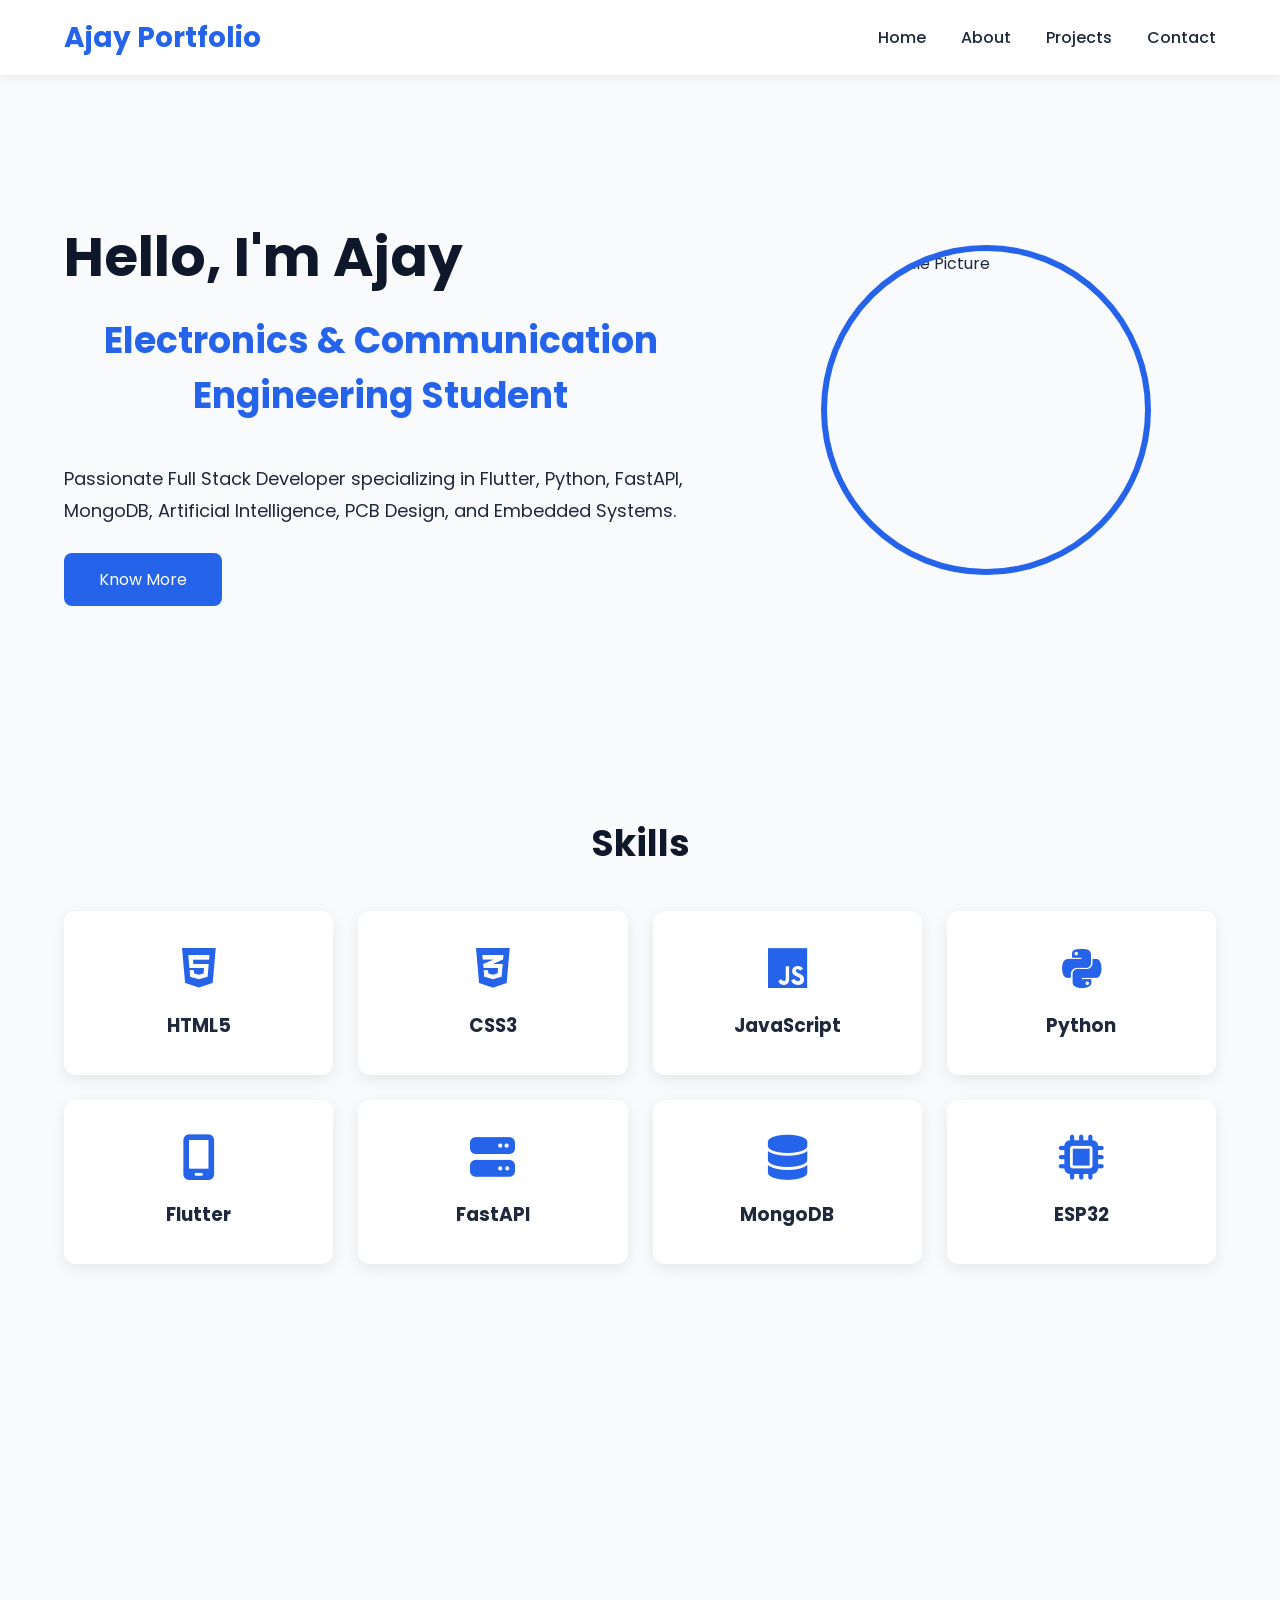
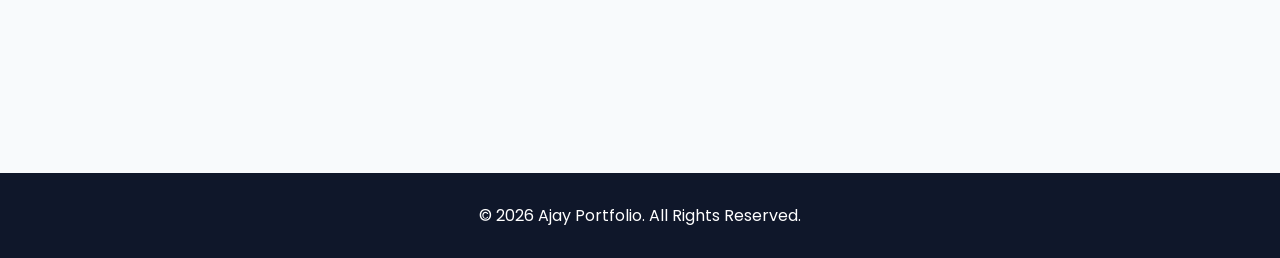
==== index.html @ b9f28a05 "Add files via upload initial portfolio" ====
<!DOCTYPE html>
<html lang="en">

<head>

    <meta charset="UTF-8">

    <meta name="viewport" content="width=device-width, initial-scale=1.0">

    <meta name="description"
        content="Ajay Portfolio Website - Electronics & Communication Engineer, Flutter Developer, Python Developer">

    <meta name="keywords"
        content="Ajay, Portfolio, Flutter, Python, FastAPI, MongoDB, Web Developer">

    <meta name="author" content="Ajay">

    <title>Ajay | Portfolio</title>

    <link rel="stylesheet" href="css/style.css">

    <link rel="stylesheet" href="css/responsive.css">

    <link rel="preconnect" href="https://fonts.googleapis.com">

    <link rel="preconnect" href="https://fonts.gstatic.com" crossorigin>

    <link href="https://fonts.googleapis.com/css2?family=Poppins:wght@300;400;500;600;700&display=swap"
        rel="stylesheet">

    <link rel="stylesheet"
        href="https://cdnjs.cloudflare.com/ajax/libs/font-awesome/6.7.0/css/all.min.css">

</head>

<body>

<header>

<nav aria-label="Main Navigation">

<div class="logo">

Ajay Portfolio

</div>

<ul>

<li><a href="index.html">Home</a></li>

<li><a href="about.html">About</a></li>

<li><a href="projects.html">Projects</a></li>

<li><a href="contact.html">Contact</a></li>

</ul>

</nav>

</header>

<main>

<section class="hero">

<div class="hero-left">

<h1>Hello, I'm Ajay</h1>

<h2>Electronics & Communication Engineering Student</h2>

<p>

Passionate Full Stack Developer specializing in Flutter, Python,
FastAPI, MongoDB, Artificial Intelligence, PCB Design, and Embedded
Systems.

</p>

<a href="about.html" class="btn">Know More</a>

</div>

<div class="hero-right">

<img src="images/profile.jpg"
alt="Ajay Profile Picture">

</div>

</section>

<section>

<h2>Skills</h2>

<div class="skills">

<article>

<i class="fa-brands fa-html5"></i>

<h3>HTML5</h3>

</article>

<article>

<i class="fa-brands fa-css3-alt"></i>

<h3>CSS3</h3>

</article>

<article>

<i class="fa-brands fa-js"></i>

<h3>JavaScript</h3>

</article>

<article>

<i class="fa-brands fa-python"></i>

<h3>Python</h3>

</article>

<article>

<i class="fa-solid fa-mobile-screen"></i>

<h3>Flutter</h3>

</article>

<article>

<i class="fa-solid fa-server"></i>

<h3>FastAPI</h3>

</article>

<article>

<i class="fa-solid fa-database"></i>

<h3>MongoDB</h3>

</article>

<article>

<i class="fa-solid fa-microchip"></i>

<h3>ESP32</h3>

</article>

</div>

</section>

<section>

<h2>Featured Projects</h2>

<div class="projects">

<article>

<h3>Rental House Finder</h3>

<p>

Rental platform for villages, towns and cities.

</p>

</article>

<article>

<h3>Jarvis AI</h3>

<p>

Voice Assistant powered by Artificial Intelligence.

</p>

</article>

<article>

<h3>Smart Glove</h3>

<p>

ESP32 based IoT Smart Glove.

</p>

</article>

</div>

</section>

</main>

<footer>

<p>

© 2026 Ajay Portfolio. All Rights Reserved.

</p>

</footer>

<script src="js/script.js"></script>

</body>

</html>
---- css/style.css ----
/* Google Font */

*{
    margin:0;
    padding:0;
    box-sizing:border-box;
    scroll-behavior:smooth;
}

body{
    font-family:'Poppins',sans-serif;
    background:#f8fafc;
    color:#1e293b;
}

/* Header */

header{
    position:sticky;
    top:0;
    width:100%;
    background:#ffffff;
    box-shadow:0 2px 10px rgba(0,0,0,.08);
    z-index:1000;
}

nav{
    width:90%;
    margin:auto;
    height:75px;

    display:flex;
    justify-content:space-between;
    align-items:center;
}

.logo{
    font-size:28px;
    font-weight:700;
    color:#2563eb;
}

nav ul{
    display:flex;
    list-style:none;
    gap:35px;
}

nav ul li a{
    text-decoration:none;
    color:#1e293b;
    font-weight:500;
    transition:.3s;
}

nav ul li a:hover{
    color:#2563eb;
}

/* Hero */

.hero{

    width:90%;
    margin:70px auto;

    display:flex;
    justify-content:space-between;
    align-items:center;
}

.hero-left{
    width:55%;
}

.hero-left h1{

    font-size:55px;
    color:#0f172a;
}

.hero-left h2{

    margin-top:15px;
    color:#2563eb;
}

.hero-left p{

    margin:25px 0;
    line-height:1.8;
    font-size:18px;
}

.btn{

    display:inline-block;
    padding:14px 35px;
    background:#2563eb;
    color:white;
    text-decoration:none;
    border-radius:8px;
    transition:.3s;
}

.btn:hover{

    background:#1d4ed8;
}

.hero-right{

    width:40%;
    display:flex;
    justify-content:center;
}

.hero-right img{

    width:330px;
    height:330px;
    border-radius:50%;
    object-fit:cover;
    border:6px solid #2563eb;
}

/* Sections */

section{

    width:90%;
    margin:auto;
    padding:70px 0;
}

section h2{

    text-align:center;
    margin-bottom:40px;
    font-size:36px;
    color:#0f172a;
}

/* Skills */

.skills{

    display:grid;
    grid-template-columns:repeat(4,1fr);
    gap:25px;
}

.skills article{

    background:white;
    padding:35px;
    border-radius:12px;

    text-align:center;

    box-shadow:0 5px 15px rgba(0,0,0,.08);

    transition:.3s;
}

.skills article:hover{

    transform:translateY(-8px);
}

.skills i{

    font-size:45px;
    color:#2563eb;
    margin-bottom:20px;
}

/* Projects */

.projects{

    display:grid;
    grid-template-columns:repeat(3,1fr);
    gap:30px;
}

.projects article{

    background:white;
    padding:30px;

    border-radius:12px;

    box-shadow:0 5px 15px rgba(0,0,0,.08);

    transition:.3s;
}

.projects article:hover{

    transform:translateY(-10px);
}

.projects h3{

    margin-bottom:15px;
}

/* Footer */

footer{

    margin-top:50px;
    padding:30px;

    background:#0f172a;

    color:white;

    text-align:center;
}
/* Contact Form */

form{

max-width:700px;

margin:auto;

display:flex;

flex-direction:column;

gap:15px;

}

label{

font-weight:600;

}

input,
textarea{

padding:14px;

border:1px solid #d1d5db;

border-radius:8px;

font-size:16px;

font-family:Poppins,sans-serif;

}

input:focus,
textarea:focus{

outline:none;

border-color:#2563eb;

}

button{

border:none;

cursor:pointer;

}

/* About Page */

section ul{

padding-left:20px;

line-height:2;

}
---- css/responsive.css ----
@media(max-width:992px){

.hero{

flex-direction:column;
text-align:center;

}

.hero-left,
.hero-right{

width:100%;

}

.hero-right{

margin-top:40px;

}

.skills{

grid-template-columns:repeat(2,1fr);

}

.projects{

grid-template-columns:1fr;

}

}

@media(max-width:600px){

nav{

flex-direction:column;
height:auto;
padding:20px;

}

nav ul{

margin-top:20px;
flex-direction:column;
text-align:center;

}

.hero-left h1{

font-size:38px;

}

.hero-left p{

font-size:16px;

}

.hero-right img{

width:240px;
height:240px;

}

.skills{

grid-template-columns:1fr;

}

}
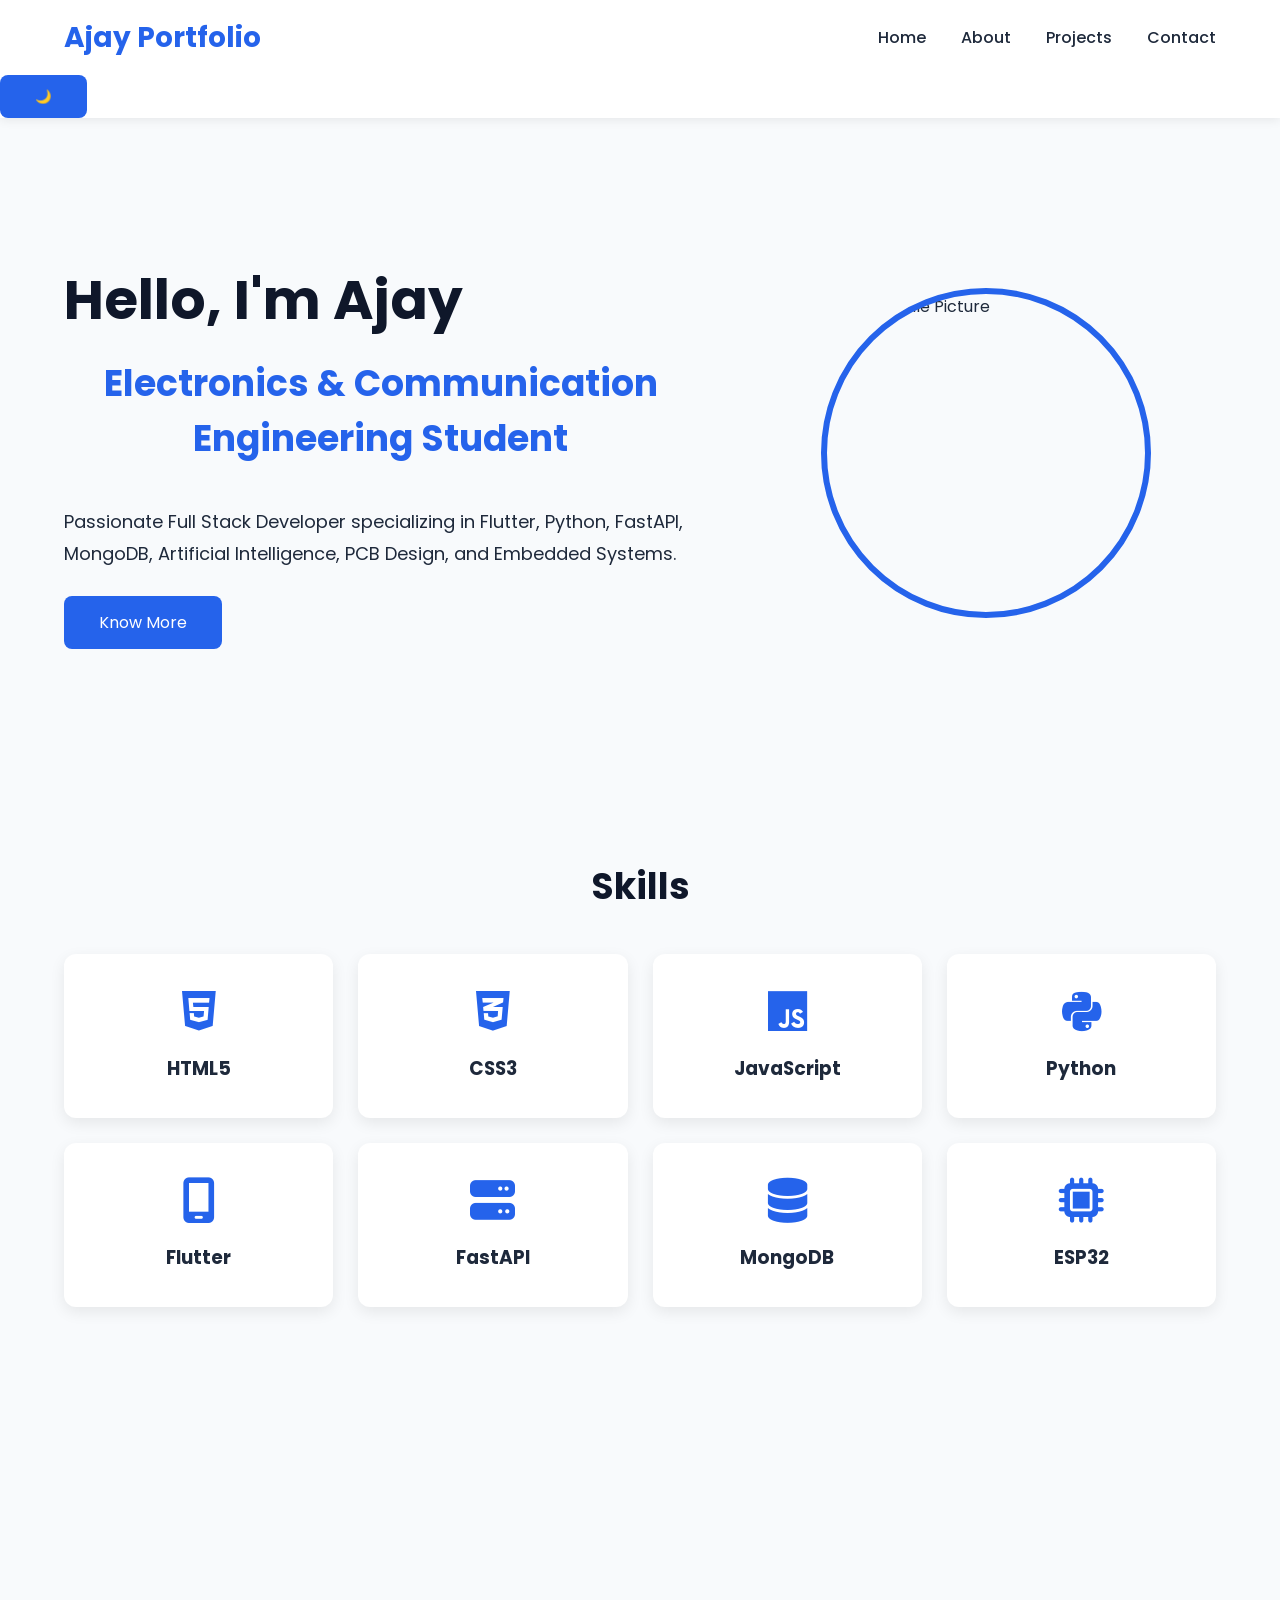
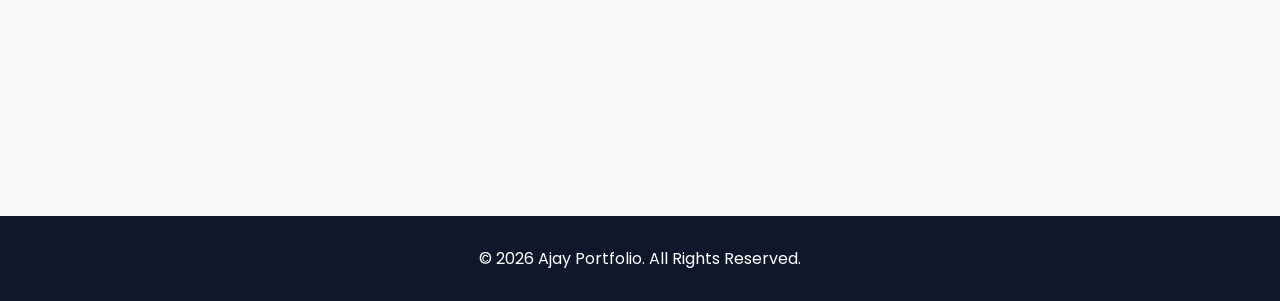
==== commit 3752cf2c: "Add files via upload Completed Task 2" ====
--- a/index.html
+++ b/index.html
@@ -58,7 +58,9 @@
 </ul>
 
 </nav>
-
+<button id="themeBtn" class="btn">
+🌙
+</button>
 </header>
 
 <main>
